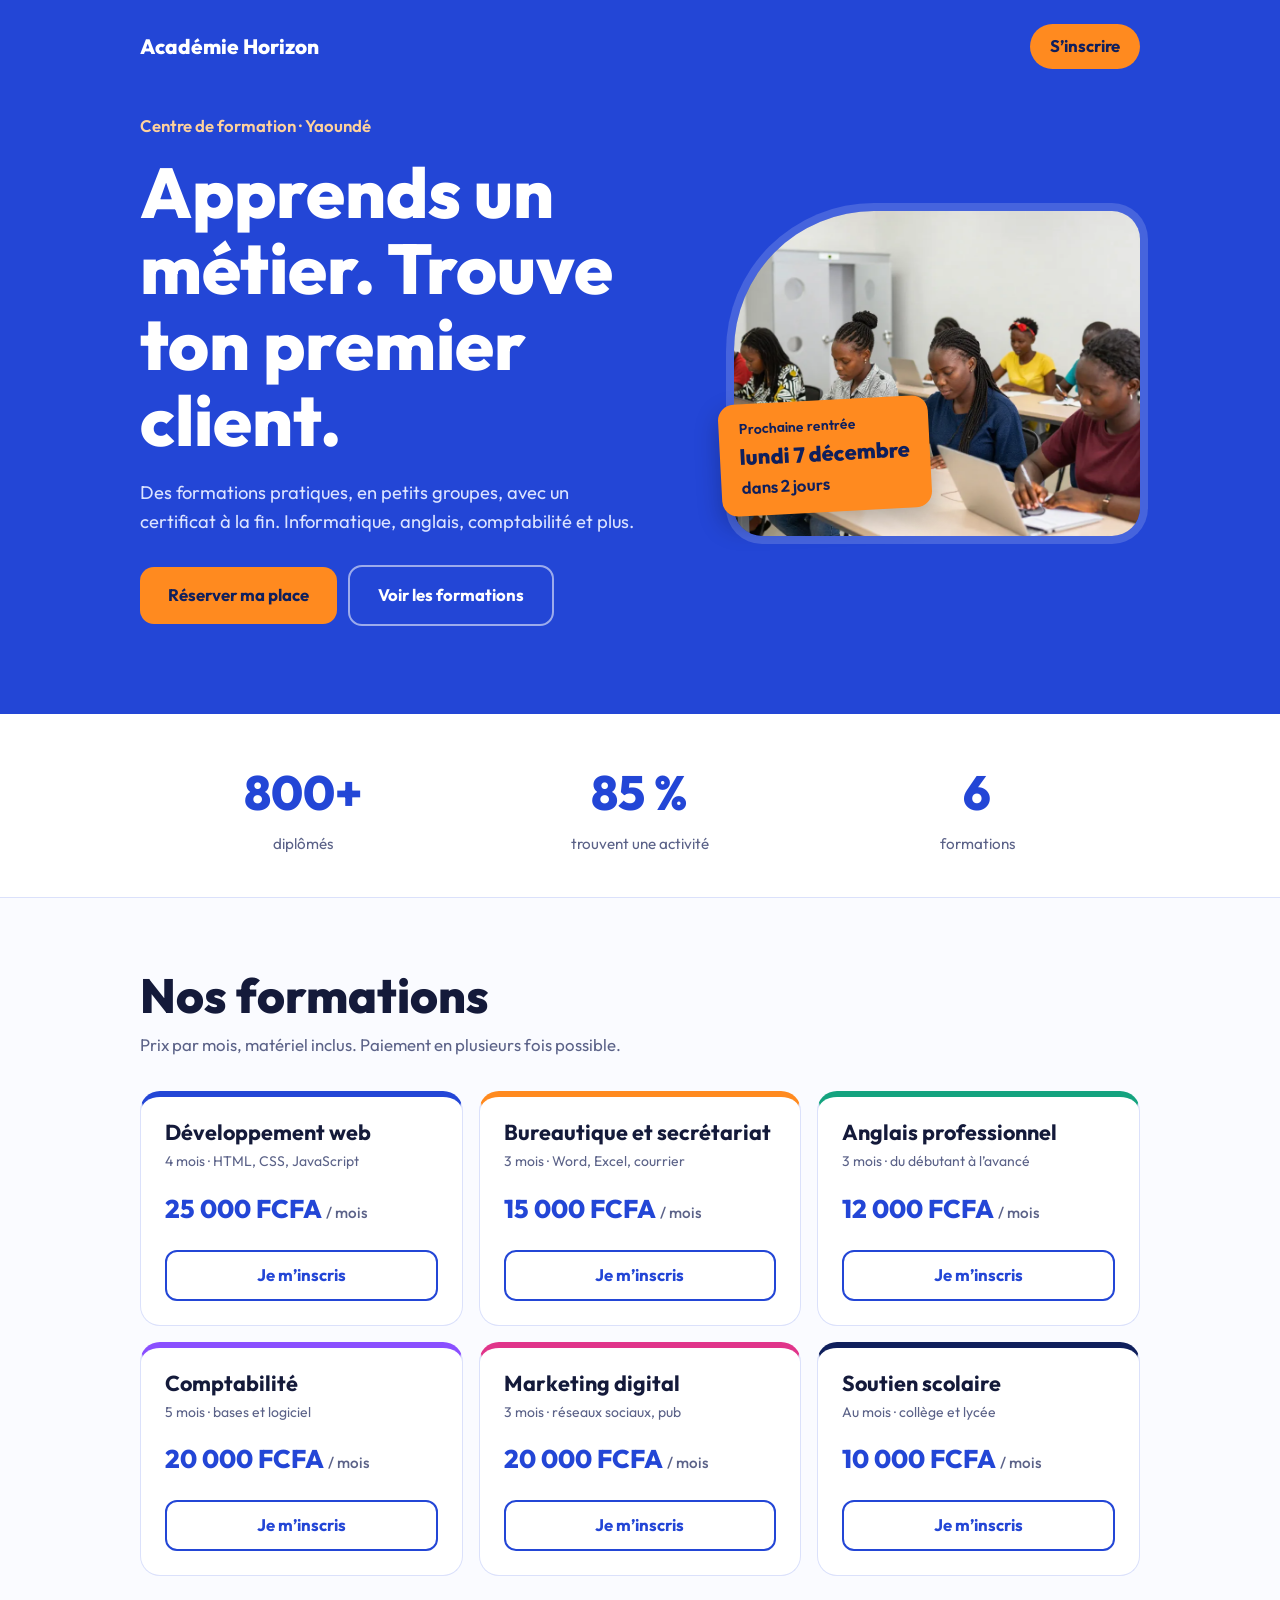
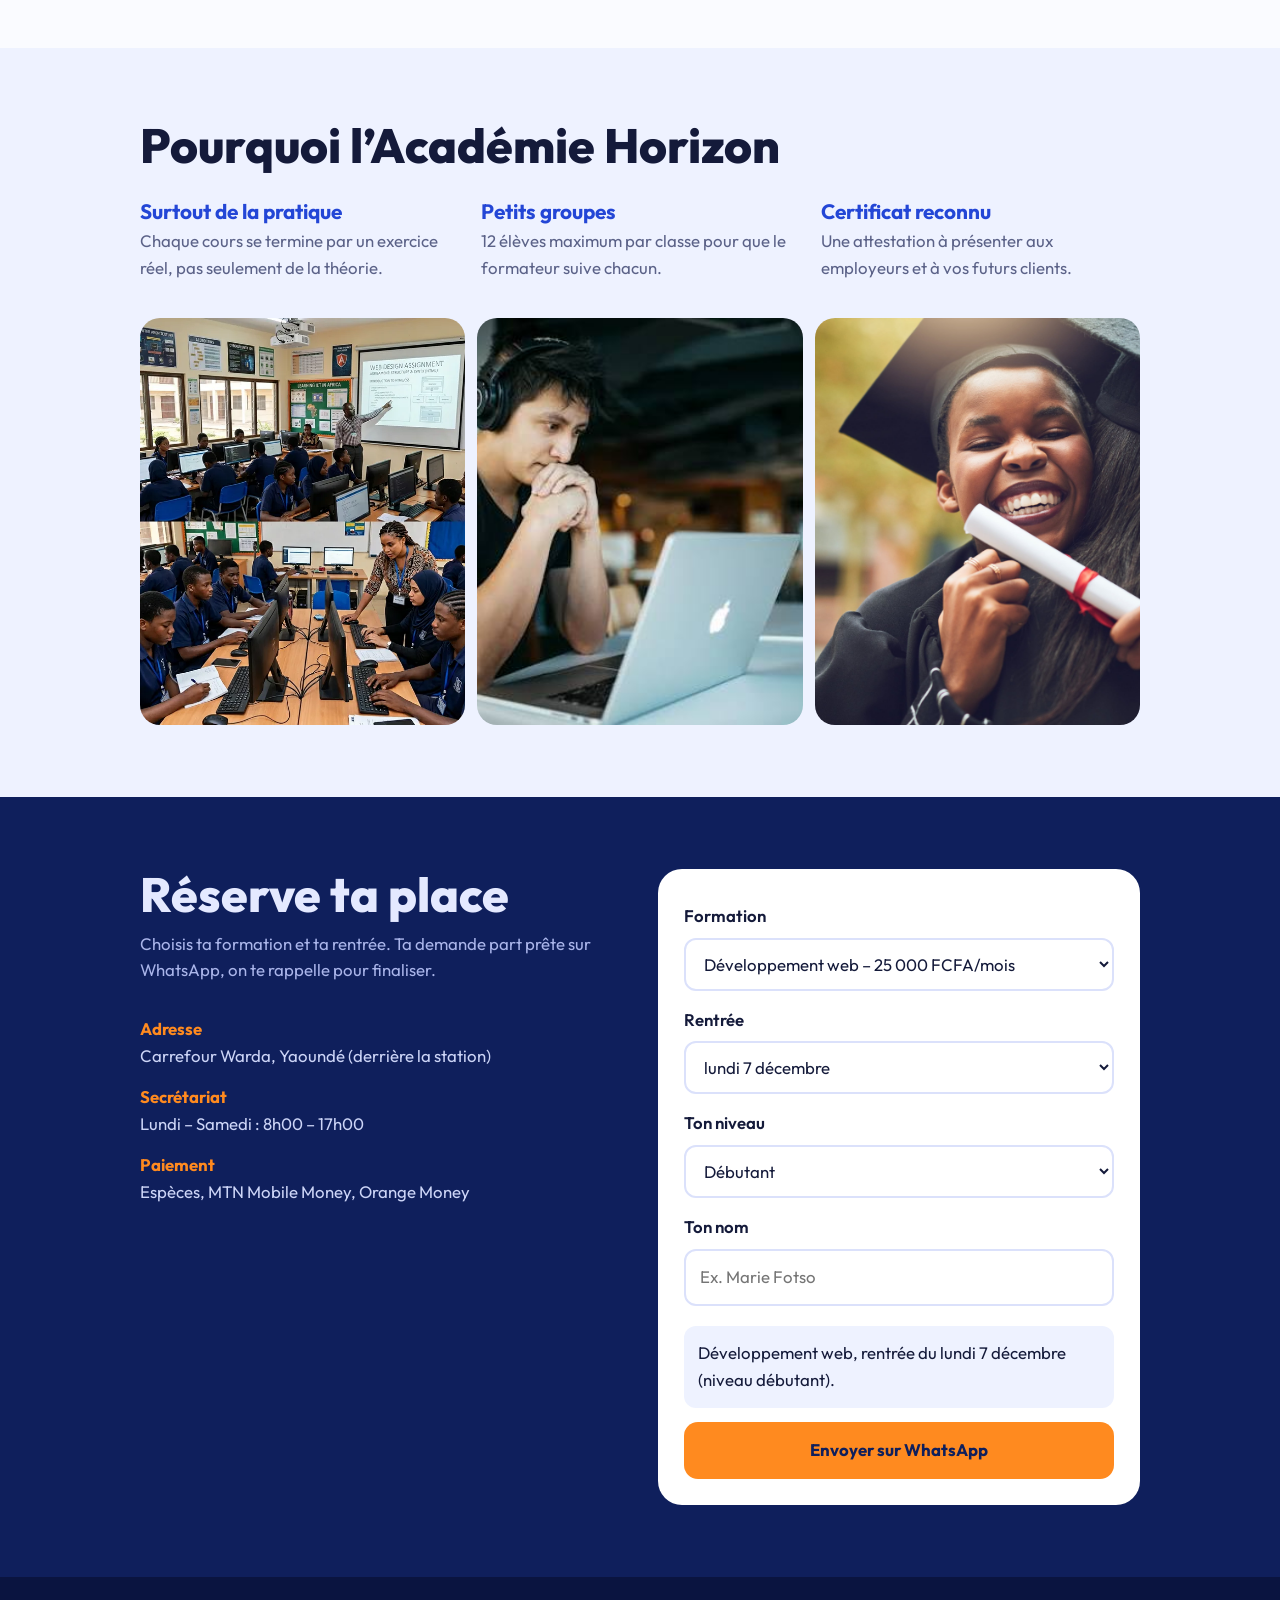
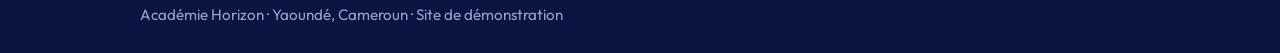
==== ecole/index.html @ bed507bf "Premier commit" ====
<!DOCTYPE html>
<html lang="fr">
<head>
  <meta charset="utf-8">
  <!-- Adapte la page aux téléphones -->
  <meta name="viewport" content="width=device-width, initial-scale=1">
  <title>Académie Horizon – Centre de formation à Yaoundé</title>
  <!-- Police : Outfit (ronde, moderne et très lisible) -->
  <link rel="preconnect" href="https://fonts.googleapis.com">
  <link href="https://fonts.googleapis.com/css2?family=Outfit:wght@400;500;600;700;800&display=swap" rel="stylesheet">
  <link rel="stylesheet" href="style.css">
</head>
<body>

  <!-- ========== EN-TÊTE ========== -->
  <header class="hero">
    <div class="wrap">
      <nav>
        <b>Académie Horizon</b>
        <a class="nav-btn" href="#inscription">S’inscrire</a>
      </nav>

      <div class="hgrid">
        <div>
          <p class="tag">Centre de formation · Yaoundé</p>
          <h1>Apprends un métier. Trouve ton premier client.</h1>
          <p class="lead">Des formations pratiques, en petits groupes, avec un certificat à la fin. Informatique, anglais, comptabilité et plus.</p>
          <a class="btn" href="#inscription">Réserver ma place</a>
          <a class="btn ghost" href="#formations">Voir les formations</a>
        </div>

        <!-- Photo d'en-tête (images/entete.jpg). Par défaut : motif de points sur fond bleu -->
        <div class="visual" role="img" aria-label="Étudiants en cours de formation">
          <!-- Autocollant : le texte est rempli par script.js (prochaine rentrée) -->
          <div class="sticker"><small>Prochaine rentrée</small><b id="rentree"></b><span id="countdown"></span></div>
        </div>
      </div>
    </div>
  </header>

  <main>
    <!-- ========== CHIFFRES CLÉS ========== -->
    <section class="stats">
      <div class="wrap">
        <div><b>800+</b><span>diplômés</span></div>
        <div><b>85 %</b><span>trouvent une activité</span></div>
        <div><b>6</b><span>formations</span></div>
      </div>
    </section>

    <!-- ========== FORMATIONS (cartes créées par script.js) ========== -->
    <section id="formations">
      <div class="wrap">
        <h2>Nos formations</h2>
        <p class="sub">Prix par mois, matériel inclus. Paiement en plusieurs fois possible.</p>
        <div id="list" class="cards"></div>
      </div>
    </section>

    <!-- ========== POURQUOI NOUS CHOISIR ========== -->
    <section class="soft">
      <div class="wrap">
        <h2>Pourquoi l’Académie Horizon</h2>
        <div class="why">
          <div><h3>Surtout de la pratique</h3><p>Chaque cours se termine par un exercice réel, pas seulement de la théorie.</p></div>
          <div><h3>Petits groupes</h3><p>12 élèves maximum par classe pour que le formateur suive chacun.</p></div>
          <div><h3>Certificat reconnu</h3><p>Une attestation à présenter aux employeurs et à vos futurs clients.</p></div>
        </div>
        <!-- Galerie : 3 photos facultatives (images/vie-1.jpg à vie-3.jpg) -->
        <div class="gallery">
          <div class="pic p1" role="img" aria-label="Salle de cours"></div>
          <div class="pic p2" role="img" aria-label="Atelier pratique"></div>
          <div class="pic p3" role="img" aria-label="Remise de certificat"></div>
        </div>
      </div>
    </section>

    <!-- ========== INSCRIPTION ========== -->
    <section id="inscription" class="dark">
      <div class="wrap book">
        <div>
          <h2>Réserve ta place</h2>
          <p class="sub">Choisis ta formation et ta rentrée. Ta demande part prête sur WhatsApp, on te rappelle pour finaliser.</p>
          <dl class="info">
            <dt>Adresse</dt><dd>Carrefour Warda, Yaoundé (derrière la station)</dd>
            <dt>Secrétariat</dt><dd>Lundi – Samedi : 8h00 – 17h00</dd>
            <dt>Paiement</dt><dd>Espèces, MTN Mobile Money, Orange Money</dd>
          </dl>
        </div>
        <div class="booking">
          <label for="service">Formation</label><select id="service"></select>
          <label for="day">Rentrée</label><select id="day"></select>
          <label for="level">Ton niveau</label>
          <select id="level"><option>Débutant</option><option>Intermédiaire</option><option>Avancé</option></select>
          <label for="name">Ton nom</label><input id="name" type="text" placeholder="Ex. Marie Fotso" autocomplete="name">
          <p id="recap" class="recap"></p>
          <a class="btn" id="send" href="#">Envoyer sur WhatsApp</a>
        </div>
      </div>
    </section>
  </main>

  <footer><div class="wrap">Académie Horizon · Yaoundé, Cameroun · Site de démonstration</div></footer>
  <script src="script.js"></script>
</body>
</html>
---- ecole/style.css ----
/* =====================================================
   1. VARIABLES (couleurs et motif de points)
   ===================================================== */
:root {
  --blue: #2346d6;    /* bleu cobalt : couleur principale */
  --deep: #0f1f5c;    /* bleu très foncé : sections sombres */
  --orange: #ff8a1f;  /* orange : boutons et accents */
  --tint: #eef2ff;    /* bleu très pâle : fonds doux */
  --bg: #fafbff;      /* fond de page */
  --ink: #141a3a;     /* texte */
  --muted: #5b6288;   /* texte secondaire */
  --line: #dbe1fb;
  /* Motif de points (SVG) utilisé tant qu'il n'y a pas de photo */
  --dots: url("data:image/svg+xml,%3Csvg xmlns='http://www.w3.org/2000/svg' width='26' height='26'%3E%3Ccircle cx='13' cy='13' r='3' fill='%23ffffff' fill-opacity='.3'/%3E%3C/svg%3E");
}

/* =====================================================
   2. STYLES DE BASE
   ===================================================== */
*, *::before, *::after { box-sizing: border-box; }
html { scroll-behavior: smooth; }
body { margin: 0; background: var(--bg); color: var(--ink); font: 400 1.05rem/1.6 "Outfit", system-ui, sans-serif; }
h1, h2, h3 { margin: 0; line-height: 1.08; }
a { color: inherit; }
:focus-visible { outline: 3px solid var(--orange); outline-offset: 3px; }
.wrap { max-width: 1040px; margin: 0 auto; padding: 0 20px; }
section { padding: 72px 0; }
h2 { font-size: clamp(2rem, 5.5vw, 3rem); font-weight: 800; margin-bottom: 10px; }
.sub { color: var(--muted); margin: 0 0 32px; max-width: 52ch; }
section.soft { background: var(--tint); }
.dark { background: var(--deep); color: #e4e9ff; }
.dark .sub { color: #aab5ea; }

/* =====================================================
   3. EN-TÊTE : fond bleu cobalt
   ===================================================== */
.hero { background: var(--blue); color: #fff; padding: 24px 0 80px; }
nav { display: flex; justify-content: space-between; align-items: center; }
nav b { font-size: 1.3rem; font-weight: 800; }
.nav-btn { text-decoration: none; background: var(--orange); color: var(--deep); padding: 9px 20px; border-radius: 999px; font-weight: 700; }
.hgrid { display: grid; gap: 44px; align-items: center; margin-top: 44px; }
.tag { color: #ffd29c; font-weight: 600; margin: 0 0 14px; }
.hero h1 { font-size: clamp(2.5rem, 8.5vw, 4.4rem); font-weight: 800; margin-bottom: 20px; }
.lead { font-size: 1.15rem; max-width: 42ch; margin: 0 0 28px; color: #dbe3ff; }

/* =====================================================
   4. BOUTONS
   ===================================================== */
.btn { display: inline-block; background: var(--orange); color: var(--deep); padding: 15px 28px; border-radius: 14px; font-weight: 700; text-decoration: none; margin: 0 8px 8px 0; }
.btn.ghost { background: transparent; color: #fff; border: 2px solid rgba(255, 255, 255, .55); }

/* =====================================================
   5. VISUEL PRINCIPAL ET AUTOCOLLANT
   Couches : photo > points > dégradé. Sans photo, on voit les points.
   ===================================================== */
.visual {
  position: relative; width: 100%; aspect-ratio: 5 / 4;
  border-radius: 140px 28px 28px 28px;               /* un grand coin arrondi */
  background-image: url(images/entete.jpg), var(--dots), linear-gradient(150deg, #4c6bff, #1a2e9c);
  background-size: cover, 26px, cover;
  background-repeat: no-repeat, repeat, no-repeat;
  background-position: center;
  box-shadow: 0 0 0 8px rgba(255, 255, 255, .16);   /* liseré clair pour détacher le visuel du fond bleu */
}
/* Autocollant orange posé sur le coin du visuel, légèrement incliné */
.sticker { position: absolute; left: -14px; bottom: 24px; background: var(--orange); color: var(--deep); padding: 14px 20px; border-radius: 16px; transform: rotate(-3deg); box-shadow: 0 10px 24px rgba(0, 0, 0, .25); }
.sticker small { display: block; font-weight: 600; }
.sticker b { display: block; font-size: 1.35rem; font-weight: 800; }
.sticker span { font-weight: 600; }

/* =====================================================
   6. CHIFFRES CLÉS
   ===================================================== */
.stats { padding: 40px 0; background: #fff; border-bottom: 1px solid var(--line); }
.stats .wrap { display: grid; grid-template-columns: repeat(3, 1fr); gap: 12px; text-align: center; }
.stats b { display: block; font-size: clamp(1.7rem, 7vw, 3rem); font-weight: 800; color: var(--blue); }
.stats span { color: var(--muted); font-size: .95rem; }

/* =====================================================
   7. CARTES DES FORMATIONS (créées par script.js)
   Le trait coloré du haut change selon la formation (variable --c).
   ===================================================== */
.cards { display: grid; gap: 16px; }
.card { background: #fff; border: 1px solid var(--line); border-top: 6px solid var(--c, var(--blue)); border-radius: 20px; padding: 24px; display: flex; flex-direction: column; gap: 6px; transition: transform .2s, box-shadow .2s; }
.card:hover { transform: translateY(-4px); box-shadow: 0 14px 30px rgba(35, 70, 214, .15); }
.card h3 { font-size: 1.35rem; font-weight: 700; }
.card small { color: var(--muted); }
.card .price { font-size: 1.6rem; font-weight: 800; color: var(--blue); margin: 10px 0 14px; }
.card .price span { font-size: .95rem; font-weight: 500; color: var(--muted); }
.card button { margin-top: auto; border: 2px solid var(--blue); color: var(--blue); background: transparent; border-radius: 12px; padding: 10px 18px; font: inherit; font-weight: 700; cursor: pointer; }
.card button:hover { background: var(--blue); color: #fff; }

/* =====================================================
   8. POURQUOI NOUS CHOISIR + GALERIE
   ===================================================== */
.why { display: grid; gap: 22px; margin: 28px 0 36px; }
.why h3 { font-size: 1.3rem; margin-bottom: 6px; color: var(--blue); }
.why p { margin: 0; color: var(--muted); }
.gallery { display: grid; grid-template-columns: repeat(3, 1fr); gap: 12px; }
.pic { aspect-ratio: 4 / 5; border-radius: 20px; background-size: cover, 26px, cover; background-repeat: no-repeat, repeat, no-repeat; background-position: center; }
.p1 { background-image: url(images/vie-1.jpg), var(--dots), linear-gradient(150deg, #4c6bff, #1a2e9c); }
.p2 { background-image: url(images/vie-2.jpg), var(--dots), linear-gradient(150deg, #ff8a1f, #c4510a); }
.p3 { background-image: url(images/vie-3.jpg), var(--dots), linear-gradient(150deg, #2346d6, #ff8a1f); }

/* =====================================================
   9. INSCRIPTION ET INFOS
   ===================================================== */
.book { display: grid; gap: 36px; }
.booking { background: #fff; color: var(--ink); border-radius: 24px; padding: 26px; display: grid; gap: 8px; }
.booking label { font-weight: 600; margin-top: 8px; }
.booking select, .booking input { width: 100%; padding: 13px 14px; font: inherit; color: var(--ink); background: #fff; border: 2px solid var(--line); border-radius: 12px; }
.recap { margin: 12px 0 6px; padding: 14px; background: var(--tint); border-radius: 12px; }
.booking .btn { text-align: center; margin: 0; }
.info dt { font-weight: 700; color: var(--orange); margin-top: 14px; }
.info dd { margin: 0; color: #cdd5f7; }
footer { background: #0a1440; color: #94a0d6; padding: 26px 0; font-size: .95rem; }

/* =====================================================
   10. GRANDS ÉCRANS (à partir de 760 px)
   ===================================================== */
@media (min-width: 760px) {
  .hgrid { grid-template-columns: 1.15fr .85fr; }
  .cards, .why { grid-template-columns: repeat(3, 1fr); }
  .book { grid-template-columns: 1fr 1fr; align-items: start; }
}
@media (prefers-reduced-motion: reduce) { html { scroll-behavior: auto; } .card { transition: none; } }
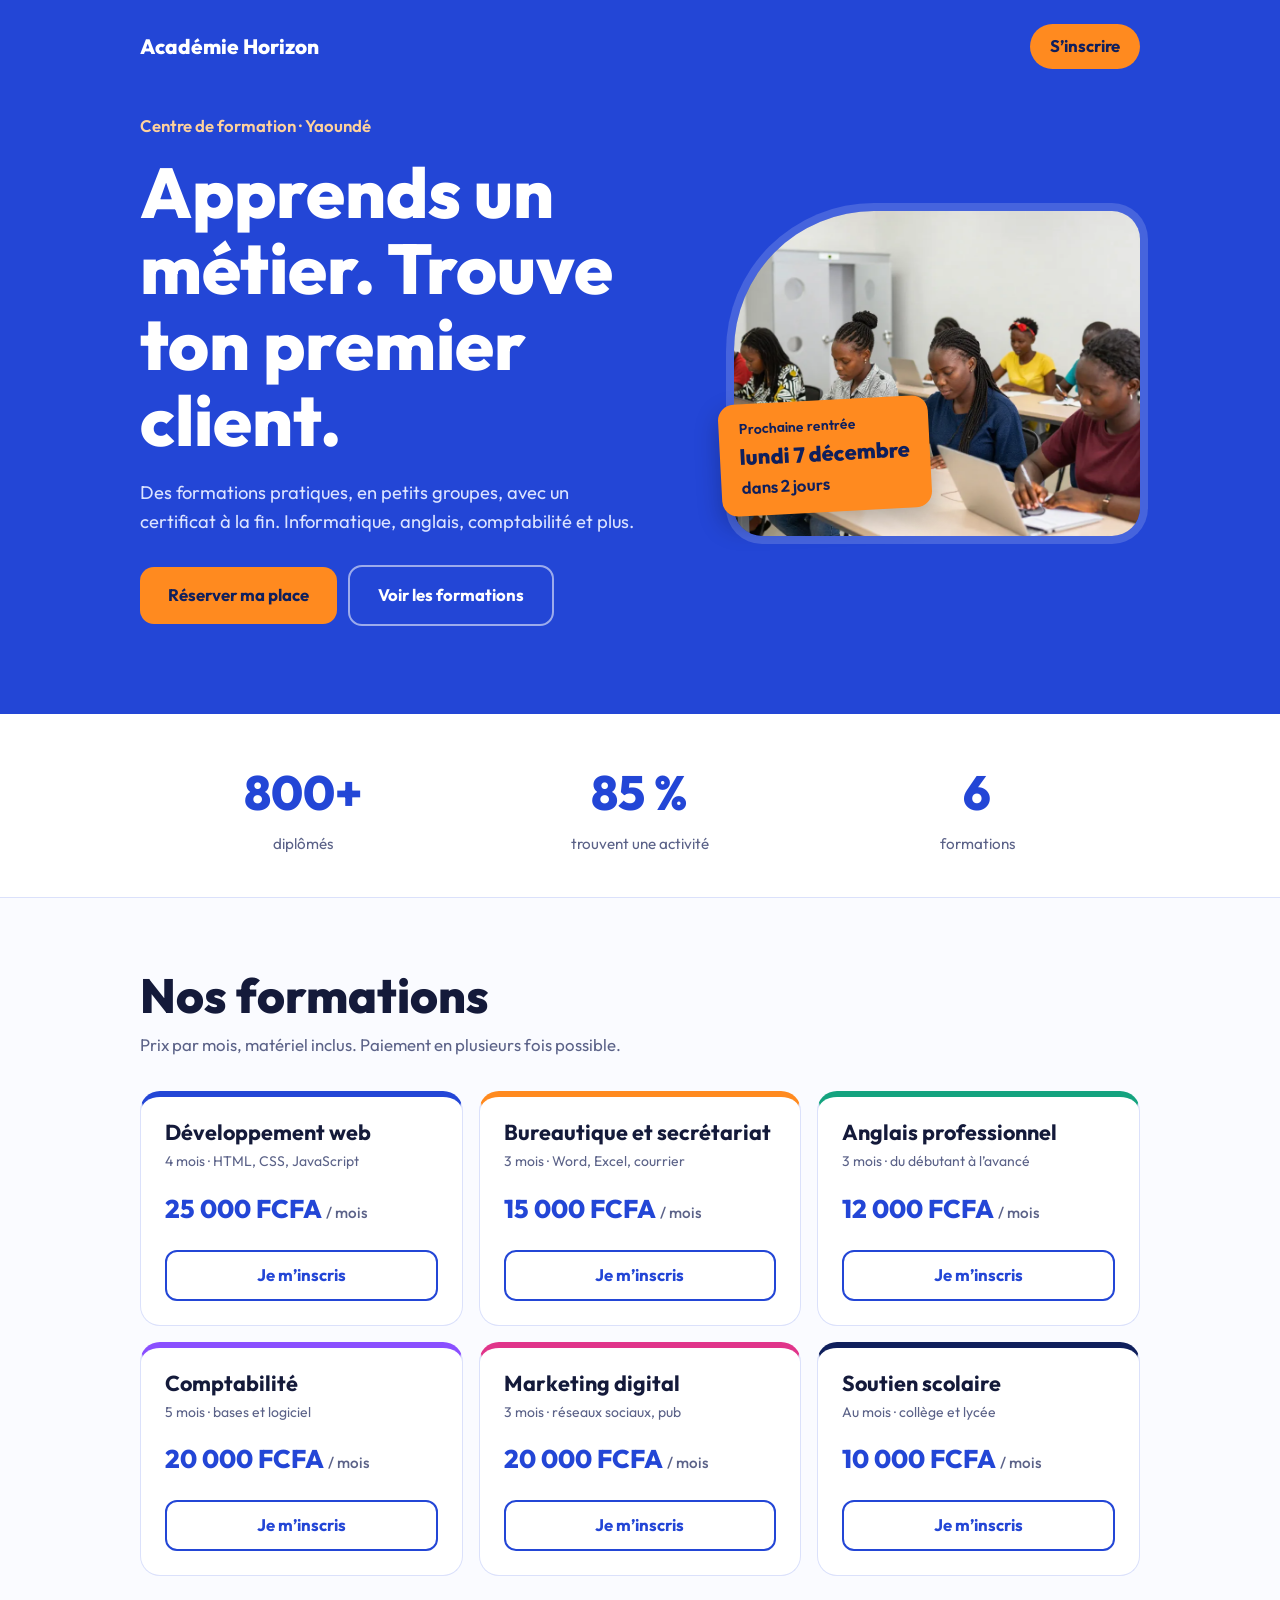
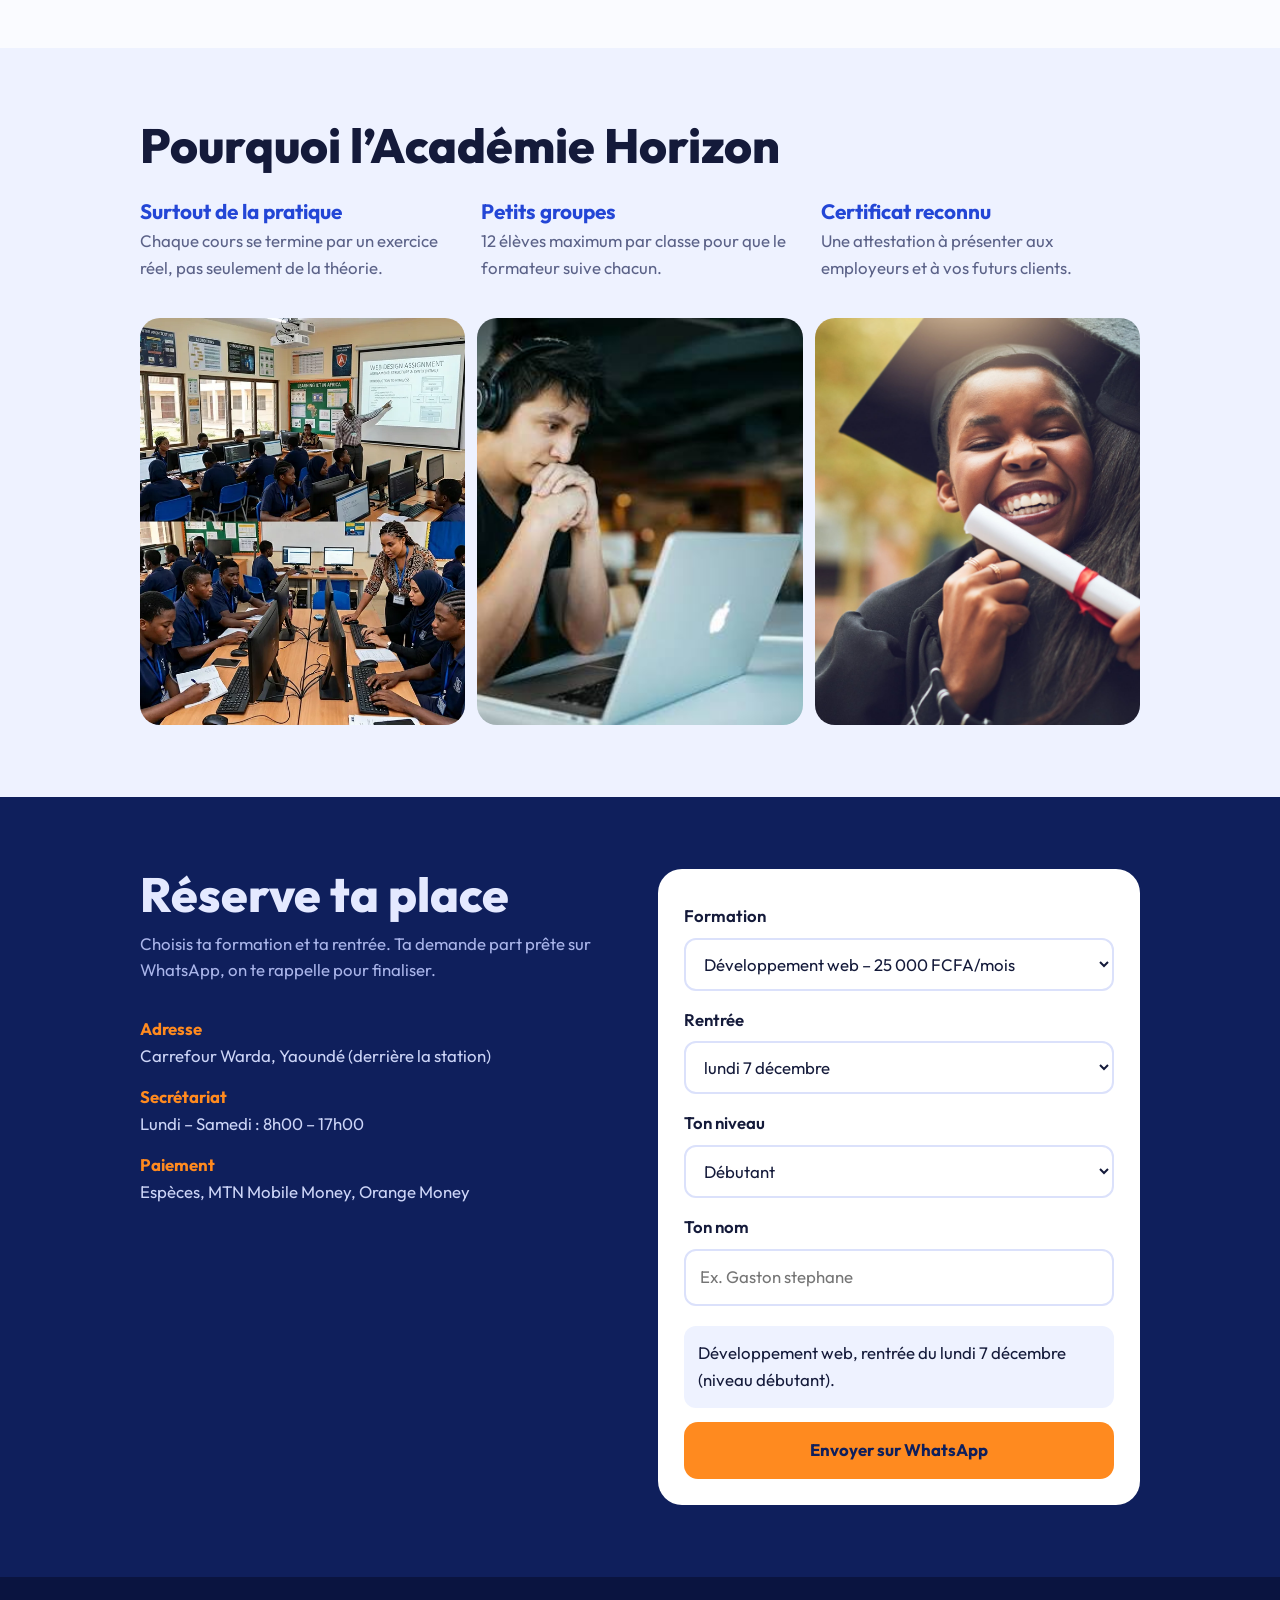
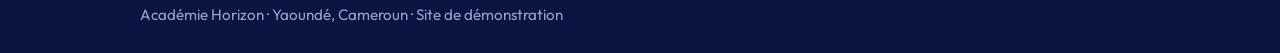
==== commit 85993bf6: "Mise à jour : description des modifications" ====
--- a/ecole/index.html
+++ b/ecole/index.html
@@ -92,7 +92,7 @@
           <label for="day">Rentrée</label><select id="day"></select>
           <label for="level">Ton niveau</label>
           <select id="level"><option>Débutant</option><option>Intermédiaire</option><option>Avancé</option></select>
-          <label for="name">Ton nom</label><input id="name" type="text" placeholder="Ex. Marie Fotso" autocomplete="name">
+          <label for="name">Ton nom</label><input id="name" type="text" placeholder="Ex. Gaston stephane" autocomplete="name">
           <p id="recap" class="recap"></p>
           <a class="btn" id="send" href="#">Envoyer sur WhatsApp</a>
         </div>
